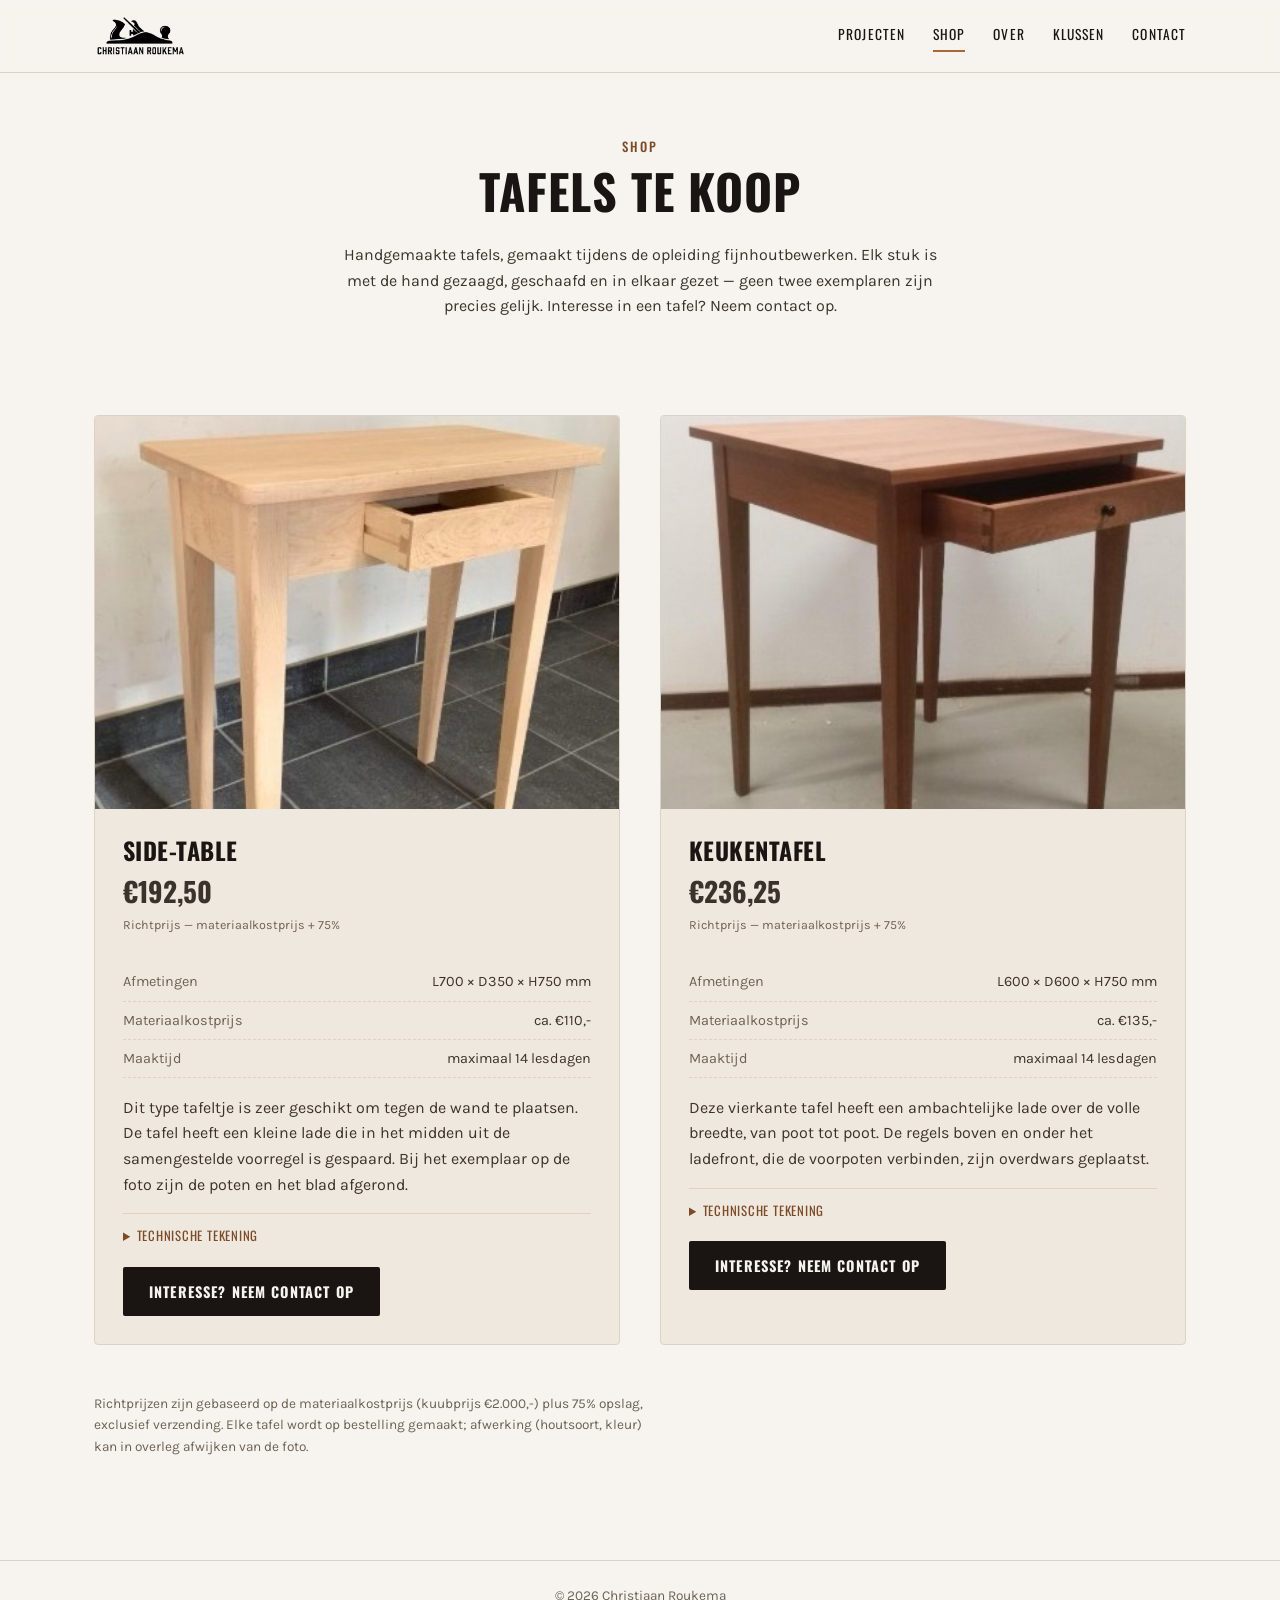
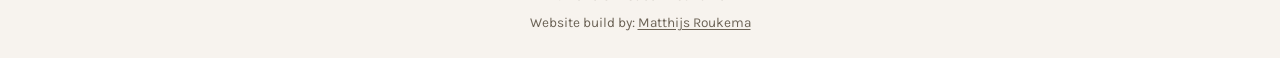
==== shop/index.html @ 4ccb36f2 "Add shop page with Side-table and Keukentafel listings Adds /shop with product cards for both tafels" ====
<!DOCTYPE html>
<html lang="nl">
<head>
<meta charset="UTF-8">
<meta name="viewport" content="width=device-width, initial-scale=1.0">
<title>Shop — Christiaan Roukema</title>
<meta name="description" content="Shop met handgemaakte houten tafels van Christiaan Roukema: Side-table en Keukentafel, gemaakt tijdens de opleiding fijnhoutbewerken.">
<link rel="icon" type="image/png" href="../assets/favicon.png">
<link rel="apple-touch-icon" href="../assets/apple-touch-icon.png">
<link rel="preconnect" href="https://fonts.googleapis.com">
<link rel="preconnect" href="https://fonts.gstatic.com" crossorigin>
<link href="https://fonts.googleapis.com/css2?family=Oswald:wght@500;700&family=Karla:wght@400;500;700&display=swap" rel="stylesheet">
<link rel="stylesheet" href="../css/style.css">
</head>
<body>

<header class="site-header">
  <div class="wrap header-inner">
    <a href="../index.html#top" class="brand">
      <img src="../assets/img/logo-roukema.png" alt="Christiaan Roukema" class="brand-logo">
    </a>
    <button class="nav-toggle" id="navToggle" aria-label="Menu openen" aria-expanded="false">
      <span></span><span></span><span></span>
    </button>
    <nav class="site-nav" id="siteNav">
      <a href="../index.html#projecten">Projecten</a>
      <a href="index.html" class="active">Shop</a>
      <a href="../index.html#over">Over</a>
      <a href="../index.html#klussen">Klussen</a>
      <a href="../index.html#contact">Contact</a>
    </nav>
  </div>
</header>

<main id="top">

  <section class="shop-hero">
    <div class="wrap">
      <p class="eyebrow">Shop</p>
      <h1>Tafels te koop</h1>
      <p class="lead">Handgemaakte tafels, gemaakt tijdens de opleiding fijnhoutbewerken. Elk stuk is met de hand gezaagd, geschaafd en in elkaar gezet — geen twee exemplaren zijn precies gelijk. Interesse in een tafel? Neem contact op.</p>
    </div>
  </section>

  <section class="section shop">
    <div class="wrap">
      <div class="product-grid">

        <article class="product-card" id="side-table">
          <div class="product-media">
            <img src="../assets/img/shop-sidetable.jpg" alt="Side-table van massief hout, met kleine lade">
          </div>
          <div class="product-body">
            <h2>Side-table</h2>
            <p class="product-price">&euro;192,50<small>Richtprijs — materiaalkostprijs + 75%</small></p>
            <ul class="product-specs">
              <li><span>Afmetingen</span><span>L700 &times; D350 &times; H750&nbsp;mm</span></li>
              <li><span>Materiaalkostprijs</span><span>ca. &euro;110,-</span></li>
              <li><span>Maaktijd</span><span>maximaal 14 lesdagen</span></li>
            </ul>
            <p>Dit type tafeltje is zeer geschikt om tegen de wand te plaatsen. De tafel heeft een kleine lade die in het midden uit de samengestelde voorregel is gespaard. Bij het exemplaar op de foto zijn de poten en het blad afgerond.</p>
            <details class="product-drawing">
              <summary>Technische tekening</summary>
              <img src="../assets/img/shop-sidetable-tekening.jpg" alt="Technische tekening van de Side-table met maatvoering">
            </details>
            <a class="btn product-cta" href="mailto:info@christiaanroukema.nl?subject=Interesse%20in%20Side-table">Interesse? Neem contact op</a>
          </div>
        </article>

        <article class="product-card" id="keukentafel">
          <div class="product-media">
            <img src="../assets/img/shop-keukentafel.jpg" alt="Vierkante keukentafel van massief hout, met lade over de volle breedte">
          </div>
          <div class="product-body">
            <h2>Keukentafel</h2>
            <p class="product-price">&euro;236,25<small>Richtprijs — materiaalkostprijs + 75%</small></p>
            <ul class="product-specs">
              <li><span>Afmetingen</span><span>L600 &times; D600 &times; H750&nbsp;mm</span></li>
              <li><span>Materiaalkostprijs</span><span>ca. &euro;135,-</span></li>
              <li><span>Maaktijd</span><span>maximaal 14 lesdagen</span></li>
            </ul>
            <p>Deze vierkante tafel heeft een ambachtelijke lade over de volle breedte, van poot tot poot. De regels boven en onder het ladefront, die de voorpoten verbinden, zijn overdwars geplaatst.</p>
            <details class="product-drawing">
              <summary>Technische tekening</summary>
              <img src="../assets/img/shop-keukentafel-tekening.jpg" alt="Technische tekening van de Keukentafel met maatvoering">
            </details>
            <a class="btn product-cta" href="mailto:info@christiaanroukema.nl?subject=Interesse%20in%20Keukentafel">Interesse? Neem contact op</a>
          </div>
        </article>

      </div>

      <p class="shop-note">Richtprijzen zijn gebaseerd op de materiaalkostprijs (kuubprijs &euro;2.000,-) plus 75% opslag, exclusief verzending. Elke tafel wordt op bestelling gemaakt; afwerking (houtsoort, kleur) kan in overleg afwijken van de foto.</p>
    </div>
  </section>

</main>

<footer class="site-footer">
  <div class="wrap">
    <span>&copy; <span id="year"></span> Christiaan Roukema</span>
    <span class="footer-credit">Website build by: <a href="https://matthijsroukema.nl" target="_blank" rel="noopener">Matthijs Roukema</a></span>
  </div>
</footer>

<div class="lightbox" id="lightbox" hidden>
  <button class="lightbox-close" id="lightboxClose" aria-label="Sluiten">&times;</button>
  <img id="lightboxImg" src="" alt="">
</div>

<script src="../js/main.js"></script>
</body>
</html>
---- css/style.css ----
:root {
  --ink: #1a1512;
  --paper: #f7f3ee;
  --paper-dim: #efe8de;
  --oak: #a9673a;
  --oak-dark: #7c4a27;
  --line: #ddd3c4;
  --max: 1140px;
  --font-head: 'Oswald', 'Arial Narrow', sans-serif;
  --font-body: 'Karla', -apple-system, BlinkMacSystemFont, sans-serif;
}

* { box-sizing: border-box; }
html { scroll-behavior: smooth; }
body {
  margin: 0;
  background: var(--paper);
  color: var(--ink);
  font-family: var(--font-body);
  line-height: 1.6;
  -webkit-font-smoothing: antialiased;
}
img { max-width: 100%; display: block; }
a { color: inherit; }

.wrap {
  max-width: var(--max);
  margin: 0 auto;
  padding: 0 24px;
}

h1, h2, h3 {
  font-family: var(--font-head);
  font-weight: 700;
  text-transform: uppercase;
  letter-spacing: 0.02em;
  margin: 0 0 0.5em;
  line-height: 1.1;
}

.eyebrow {
  font-family: var(--font-head);
  font-weight: 500;
  text-transform: uppercase;
  letter-spacing: 0.16em;
  font-size: 0.8rem;
  color: var(--oak-dark);
  margin: 0 0 0.6em;
}

.btn {
  display: inline-block;
  background: var(--ink);
  color: var(--paper);
  font-family: var(--font-head);
  text-transform: uppercase;
  letter-spacing: 0.08em;
  font-weight: 700;
  font-size: 0.9rem;
  padding: 0.9em 1.8em;
  text-decoration: none;
  border-radius: 2px;
  transition: background 0.2s ease, transform 0.2s ease;
}
.btn:hover { background: var(--oak-dark); transform: translateY(-1px); }
.btn--light { background: var(--paper); color: var(--ink); }
.btn--light:hover { background: var(--oak); color: var(--paper); }

/* Header */
.site-header {
  position: sticky;
  top: 0;
  z-index: 40;
  background: rgba(247, 243, 238, 0.92);
  backdrop-filter: blur(6px);
  border-bottom: 1px solid var(--line);
}
.header-inner {
  display: flex;
  align-items: center;
  justify-content: space-between;
  height: 72px;
}
.brand { display: flex; align-items: center; }
.brand-logo { height: 44px; width: auto; }
.site-nav { display: flex; gap: 28px; }
.site-nav a {
  font-family: var(--font-head);
  text-transform: uppercase;
  letter-spacing: 0.08em;
  font-size: 0.85rem;
  text-decoration: none;
  color: var(--ink);
  padding: 4px 0;
  border-bottom: 2px solid transparent;
  transition: border-color 0.2s ease;
}
.site-nav a:hover, .site-nav a.active { border-color: var(--oak); }

.nav-toggle {
  display: none;
  flex-direction: column;
  justify-content: center;
  gap: 5px;
  width: 36px;
  height: 36px;
  background: none;
  border: none;
  cursor: pointer;
  padding: 0;
}
.nav-toggle span {
  display: block;
  height: 2px;
  background: var(--ink);
  width: 100%;
}

/* Hero */
.hero { position: relative; color: var(--paper); }
.hero-media {
  position: relative;
  height: 78vh;
  min-height: 460px;
  overflow: hidden;
}
.hero-media::after {
  content: "";
  position: absolute;
  inset: 0;
  background: linear-gradient(180deg, rgba(26,21,18,0.35) 0%, rgba(26,21,18,0.72) 100%);
}
.hero-media img {
  width: 100%;
  height: 100%;
  object-fit: cover;
  object-position: center 30%;
}
.hero-copy {
  position: absolute;
  left: 50%;
  bottom: 56px;
  transform: translateX(-50%);
  width: 100%;
}
.hero-copy .eyebrow { color: #e7cba8; }
.hero h1 { font-size: clamp(2.2rem, 5.5vw, 4rem); margin-bottom: 0.4em; }
.hero .lead { max-width: 44ch; font-size: 1.05rem; margin-bottom: 1.6em; }

/* Sections */
.section { padding: 88px 0; }
.section h2 { font-size: clamp(1.6rem, 3.2vw, 2.4rem); max-width: 20ch; }

/* Over */
.over { background: var(--paper-dim); }
.over-grid {
  display: grid;
  grid-template-columns: 1fr 1fr;
  gap: 56px;
  align-items: center;
}
.over-copy p { color: #3a332c; }
.over-media img { border-radius: 3px; }
.over-media-row {
  display: grid;
  grid-template-columns: 1fr 1fr;
  gap: 12px;
  margin-top: 12px;
}

/* Projects */
.projecten > .wrap:first-child { margin-bottom: 48px; }
.project {
  display: grid;
  grid-template-columns: 1.15fr 0.85fr;
  gap: 56px;
  align-items: center;
  padding: 48px 24px;
}
.project--reverse { direction: rtl; }
.project--reverse > * { direction: ltr; }
.project-media img { border-radius: 3px; cursor: zoom-in; }
.project-media--pair {
  display: grid;
  grid-template-columns: 1fr 1fr;
  gap: 12px;
}
.project-media-row {
  display: grid;
  grid-template-columns: 1fr 1fr;
  gap: 12px;
  margin-top: 12px;
}
.project h3 { font-size: 1.8rem; }
.material {
  font-family: var(--font-head);
  text-transform: uppercase;
  letter-spacing: 0.06em;
  color: var(--oak-dark);
  font-size: 0.85rem;
  margin: 0 0 0.9em;
}
.project-copy p:last-child { color: #3a332c; }

/* Klussen */
.klussen { background: var(--paper-dim); }
.klussen-intro { max-width: 66ch; color: #3a332c; margin-bottom: 40px; }
.klussen-grid {
  display: grid;
  grid-template-columns: repeat(4, 1fr);
  gap: 20px;
}
.klussen-grid figure { margin: 0; }
.klussen-grid img {
  border-radius: 3px;
  aspect-ratio: 1 / 1;
  object-fit: cover;
  cursor: zoom-in;
}
.klussen-grid figcaption {
  margin-top: 8px;
  font-size: 0.85rem;
  color: #6b6255;
}

/* Shop */
.shop-hero {
  padding: 64px 0 8px;
  text-align: center;
}
.shop-hero .eyebrow { text-align: center; }
.shop-hero h1 { font-size: clamp(2rem, 4.5vw, 3rem); }
.shop-hero .lead { max-width: 60ch; margin: 0 auto; color: #3a332c; }

.product-grid {
  display: grid;
  grid-template-columns: 1fr 1fr;
  gap: 40px;
}
.product-card {
  display: flex;
  flex-direction: column;
  background: var(--paper-dim);
  border: 1px solid var(--line);
  border-radius: 4px;
  overflow: hidden;
}
.product-media img {
  width: 100%;
  aspect-ratio: 4 / 3;
  object-fit: cover;
  cursor: zoom-in;
}
.product-body { padding: 28px; }
.product-body h2 { font-size: 1.5rem; margin-bottom: 0.3em; }
.product-price {
  font-family: var(--font-head);
  font-size: 1.7rem;
  font-weight: 700;
  color: var(--oak-dark);
  margin: 0 0 1em;
}
.product-price small {
  display: block;
  font-family: var(--font-body);
  font-weight: 400;
  text-transform: none;
  letter-spacing: 0;
  font-size: 0.78rem;
  color: #6b6255;
  margin-top: 0.2em;
}
.product-specs {
  list-style: none;
  margin: 0 0 1.2em;
  padding: 0;
  font-size: 0.9rem;
}
.product-specs li {
  display: flex;
  justify-content: space-between;
  gap: 12px;
  padding: 7px 0;
  border-bottom: 1px dashed var(--line);
  color: #3a332c;
}
.product-specs li span:first-child { color: #6b6255; }
.product-body > p { color: #3a332c; }
.product-drawing {
  margin: 1em 0;
  border-top: 1px solid var(--line);
  padding-top: 12px;
}
.product-drawing summary {
  cursor: pointer;
  font-family: var(--font-head);
  text-transform: uppercase;
  letter-spacing: 0.06em;
  font-size: 0.8rem;
  color: var(--oak-dark);
}
.product-drawing img {
  margin-top: 14px;
  border-radius: 3px;
  border: 1px solid var(--line);
  background: #fff;
  cursor: zoom-in;
}
.product-cta { margin-top: 4px; }
.shop-note {
  margin-top: 48px;
  font-size: 0.85rem;
  color: #6b6255;
  max-width: 70ch;
}

/* Contact */
.contact { background: var(--ink); color: var(--paper); text-align: center; }
.contact-logo { height: 70px; width: auto; margin: 0 auto 28px; filter: invert(1); }
.contact h2 { max-width: none; }
.contact p { max-width: 46ch; margin: 0 auto 28px; color: #cfc6b8; }

/* Footer */
.site-footer {
  padding: 24px 0;
  font-size: 0.85rem;
  color: #6b6255;
  border-top: 1px solid var(--line);
  text-align: center;
}
.site-footer .wrap {
  display: flex;
  flex-direction: column;
  align-items: center;
  gap: 6px;
}
.footer-credit a {
  color: inherit;
  text-decoration: underline;
  text-underline-offset: 2px;
}
.footer-credit a:hover { color: var(--oak-dark); }

/* Lightbox */
.lightbox {
  position: fixed;
  inset: 0;
  background: rgba(10, 8, 6, 0.92);
  display: flex;
  align-items: center;
  justify-content: center;
  z-index: 100;
  padding: 40px;
}
.lightbox[hidden] { display: none; }
.lightbox img { max-height: 90vh; max-width: 90vw; border-radius: 2px; }
.lightbox-close {
  position: absolute;
  top: 20px;
  right: 28px;
  background: none;
  border: none;
  color: var(--paper);
  font-size: 2.4rem;
  line-height: 1;
  cursor: pointer;
}

/* Responsive */
@media (max-width: 860px) {
  .site-nav {
    position: absolute;
    top: 72px;
    left: 0;
    right: 0;
    background: var(--paper);
    border-bottom: 1px solid var(--line);
    flex-direction: column;
    gap: 0;
    display: none;
  }
  .site-nav.open { display: flex; }
  .site-nav a { padding: 16px 24px; border-bottom: 1px solid var(--line); }
  .nav-toggle { display: flex; }

  .over-grid { grid-template-columns: 1fr; }
  .project, .project--reverse { grid-template-columns: 1fr; direction: ltr; padding: 32px 0; }
  .klussen-grid { grid-template-columns: repeat(2, 1fr); }
  .product-grid { grid-template-columns: 1fr; }
}

@media (max-width: 480px) {
  .hero-media { height: 86vh; }
  .klussen-grid { grid-template-columns: 1fr 1fr; }
}
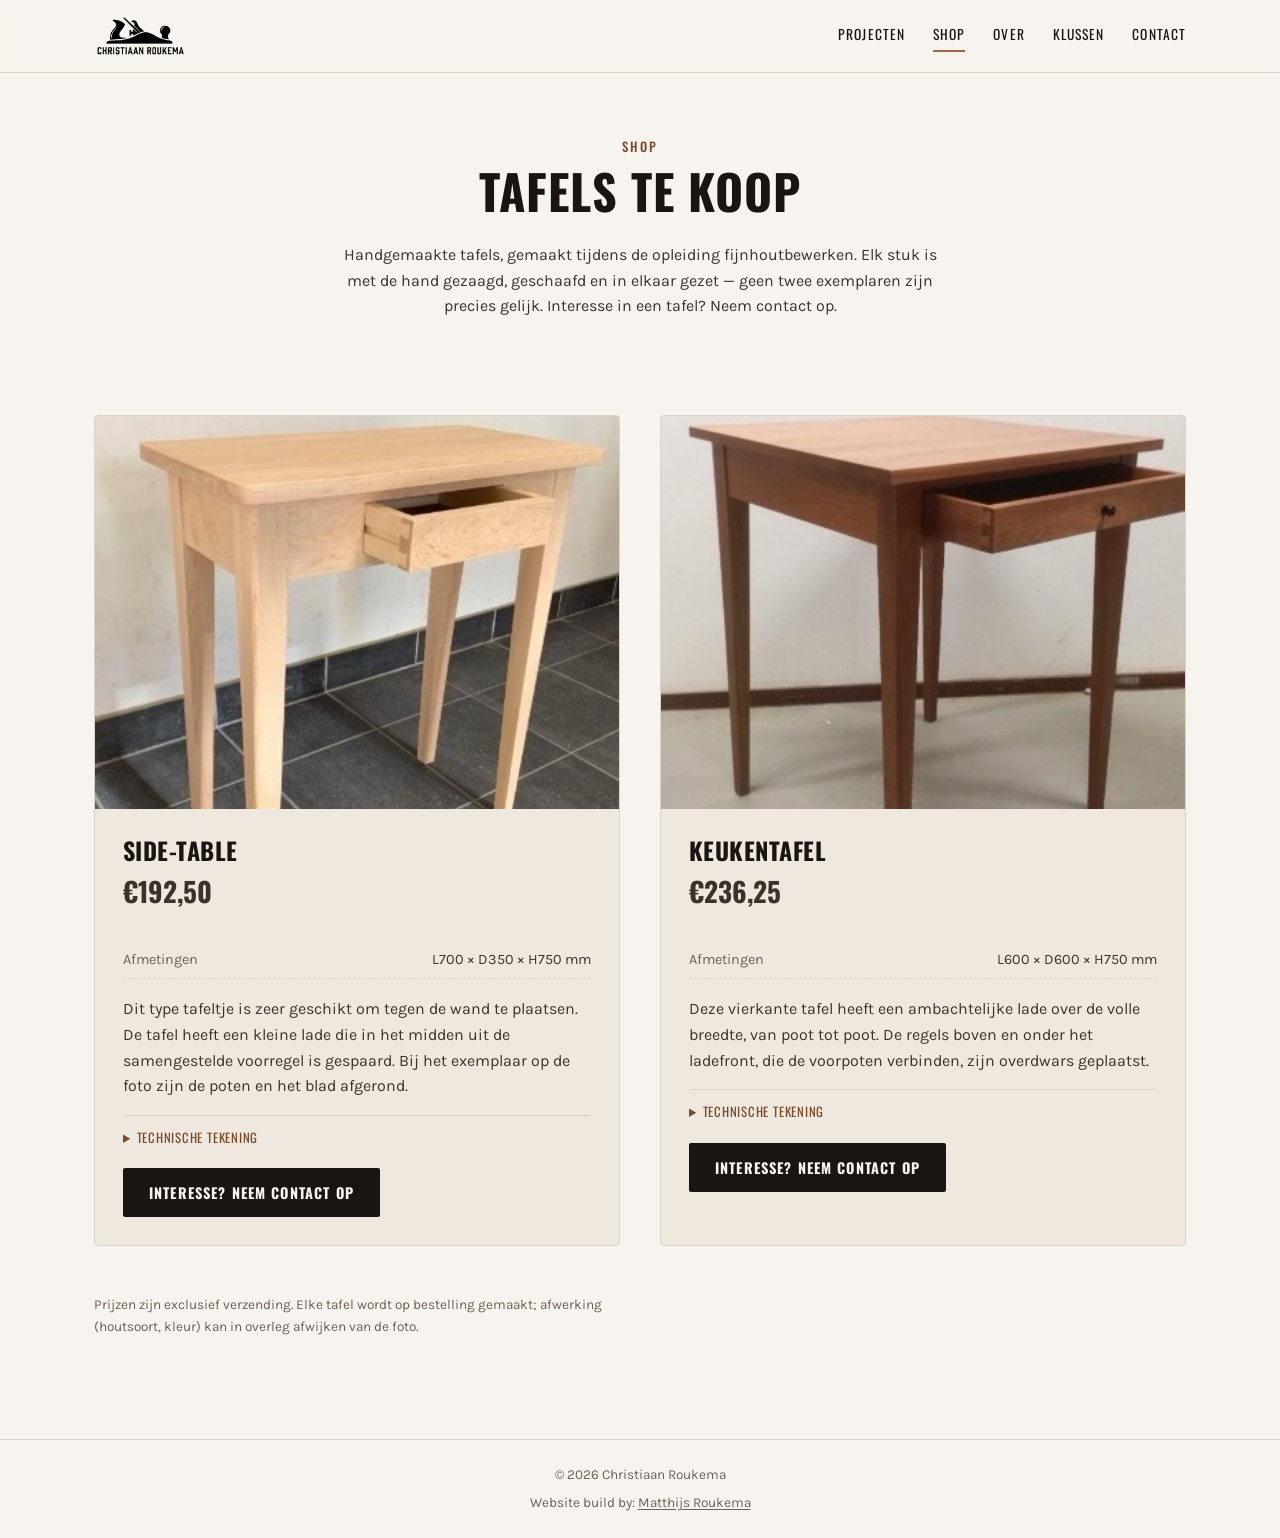
==== commit 6bc6124b: "Hide cost-basis details from shop listings Removes materiaalkostprijs, maaktijd, and the pricing-for" ====
--- a/shop/index.html
+++ b/shop/index.html
@@ -52,11 +52,9 @@
           </div>
           <div class="product-body">
             <h2>Side-table</h2>
-            <p class="product-price">&euro;192,50<small>Richtprijs — materiaalkostprijs + 75%</small></p>
+            <p class="product-price">&euro;192,50</p>
             <ul class="product-specs">
               <li><span>Afmetingen</span><span>L700 &times; D350 &times; H750&nbsp;mm</span></li>
-              <li><span>Materiaalkostprijs</span><span>ca. &euro;110,-</span></li>
-              <li><span>Maaktijd</span><span>maximaal 14 lesdagen</span></li>
             </ul>
             <p>Dit type tafeltje is zeer geschikt om tegen de wand te plaatsen. De tafel heeft een kleine lade die in het midden uit de samengestelde voorregel is gespaard. Bij het exemplaar op de foto zijn de poten en het blad afgerond.</p>
             <details class="product-drawing">
@@ -73,11 +71,9 @@
           </div>
           <div class="product-body">
             <h2>Keukentafel</h2>
-            <p class="product-price">&euro;236,25<small>Richtprijs — materiaalkostprijs + 75%</small></p>
+            <p class="product-price">&euro;236,25</p>
             <ul class="product-specs">
               <li><span>Afmetingen</span><span>L600 &times; D600 &times; H750&nbsp;mm</span></li>
-              <li><span>Materiaalkostprijs</span><span>ca. &euro;135,-</span></li>
-              <li><span>Maaktijd</span><span>maximaal 14 lesdagen</span></li>
             </ul>
             <p>Deze vierkante tafel heeft een ambachtelijke lade over de volle breedte, van poot tot poot. De regels boven en onder het ladefront, die de voorpoten verbinden, zijn overdwars geplaatst.</p>
             <details class="product-drawing">
@@ -90,7 +86,7 @@
 
       </div>
 
-      <p class="shop-note">Richtprijzen zijn gebaseerd op de materiaalkostprijs (kuubprijs &euro;2.000,-) plus 75% opslag, exclusief verzending. Elke tafel wordt op bestelling gemaakt; afwerking (houtsoort, kleur) kan in overleg afwijken van de foto.</p>
+      <p class="shop-note">Prijzen zijn exclusief verzending. Elke tafel wordt op bestelling gemaakt; afwerking (houtsoort, kleur) kan in overleg afwijken van de foto.</p>
     </div>
   </section>
 
